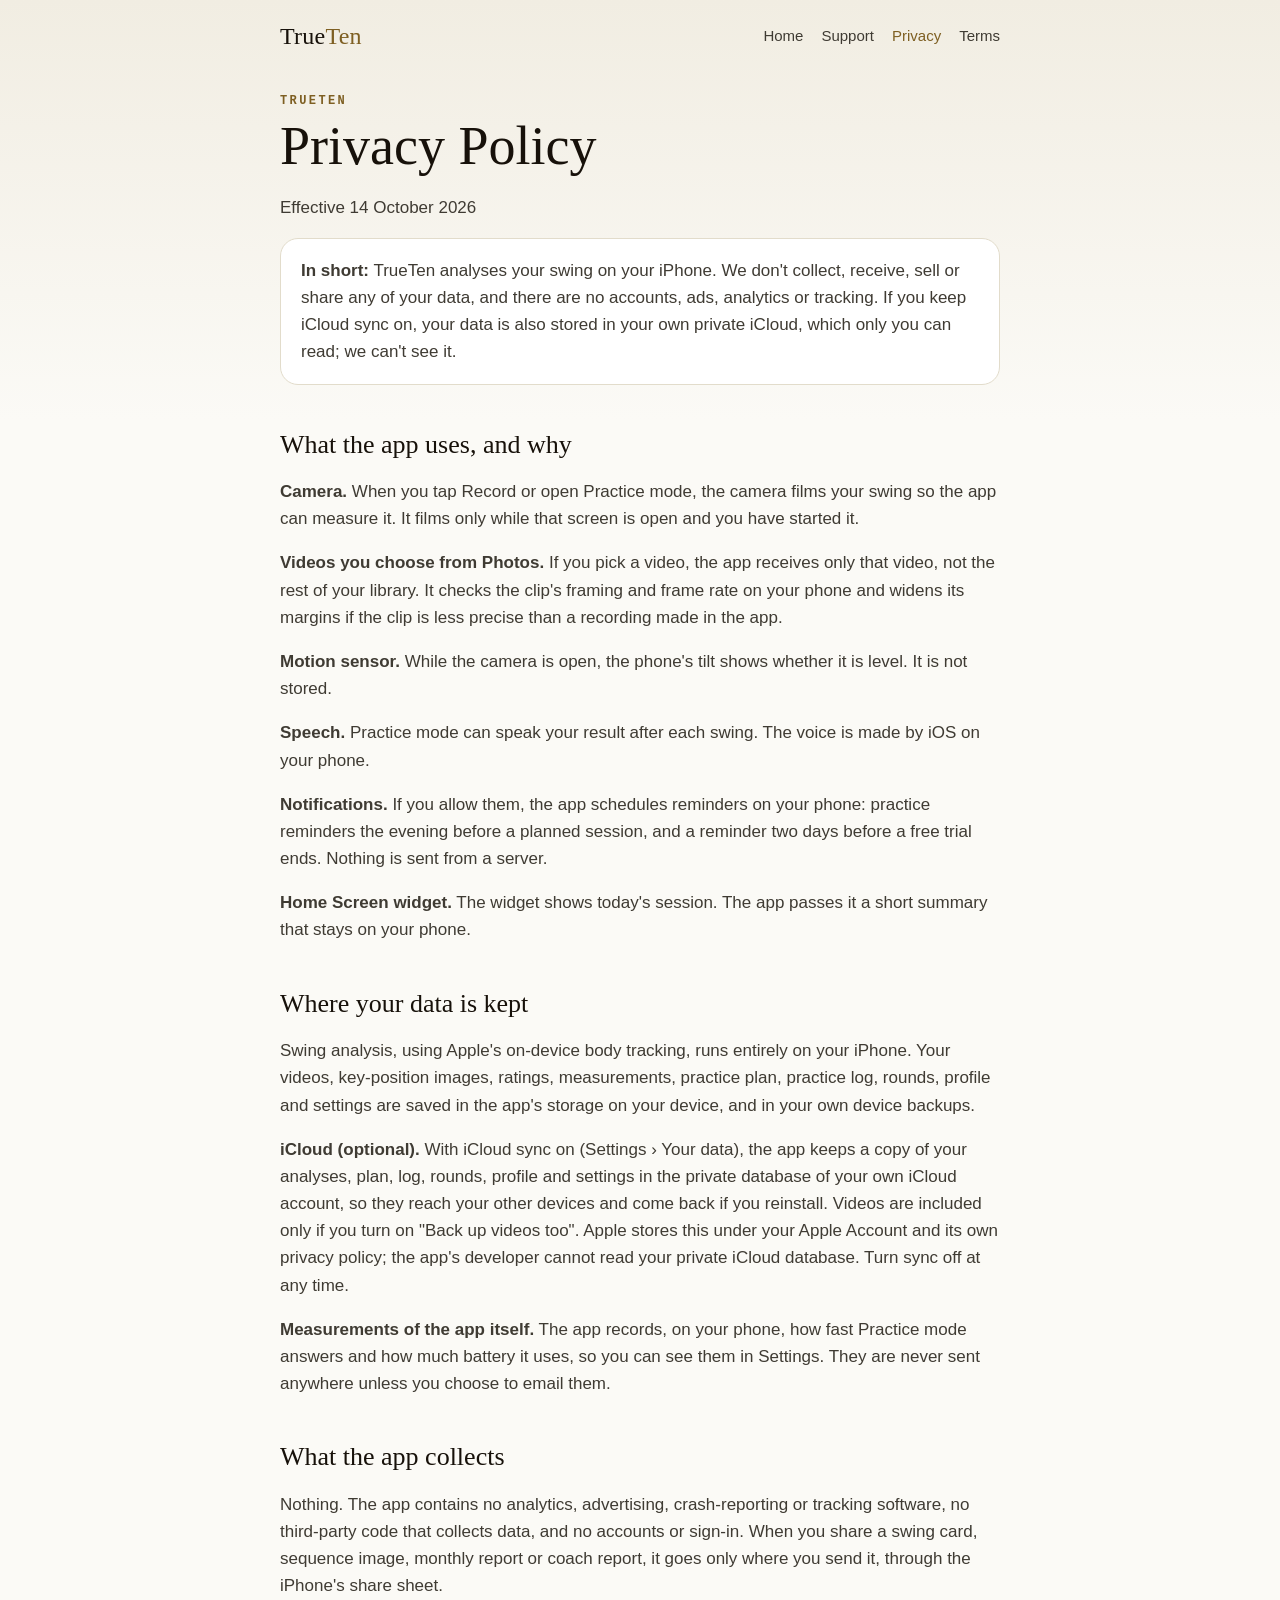
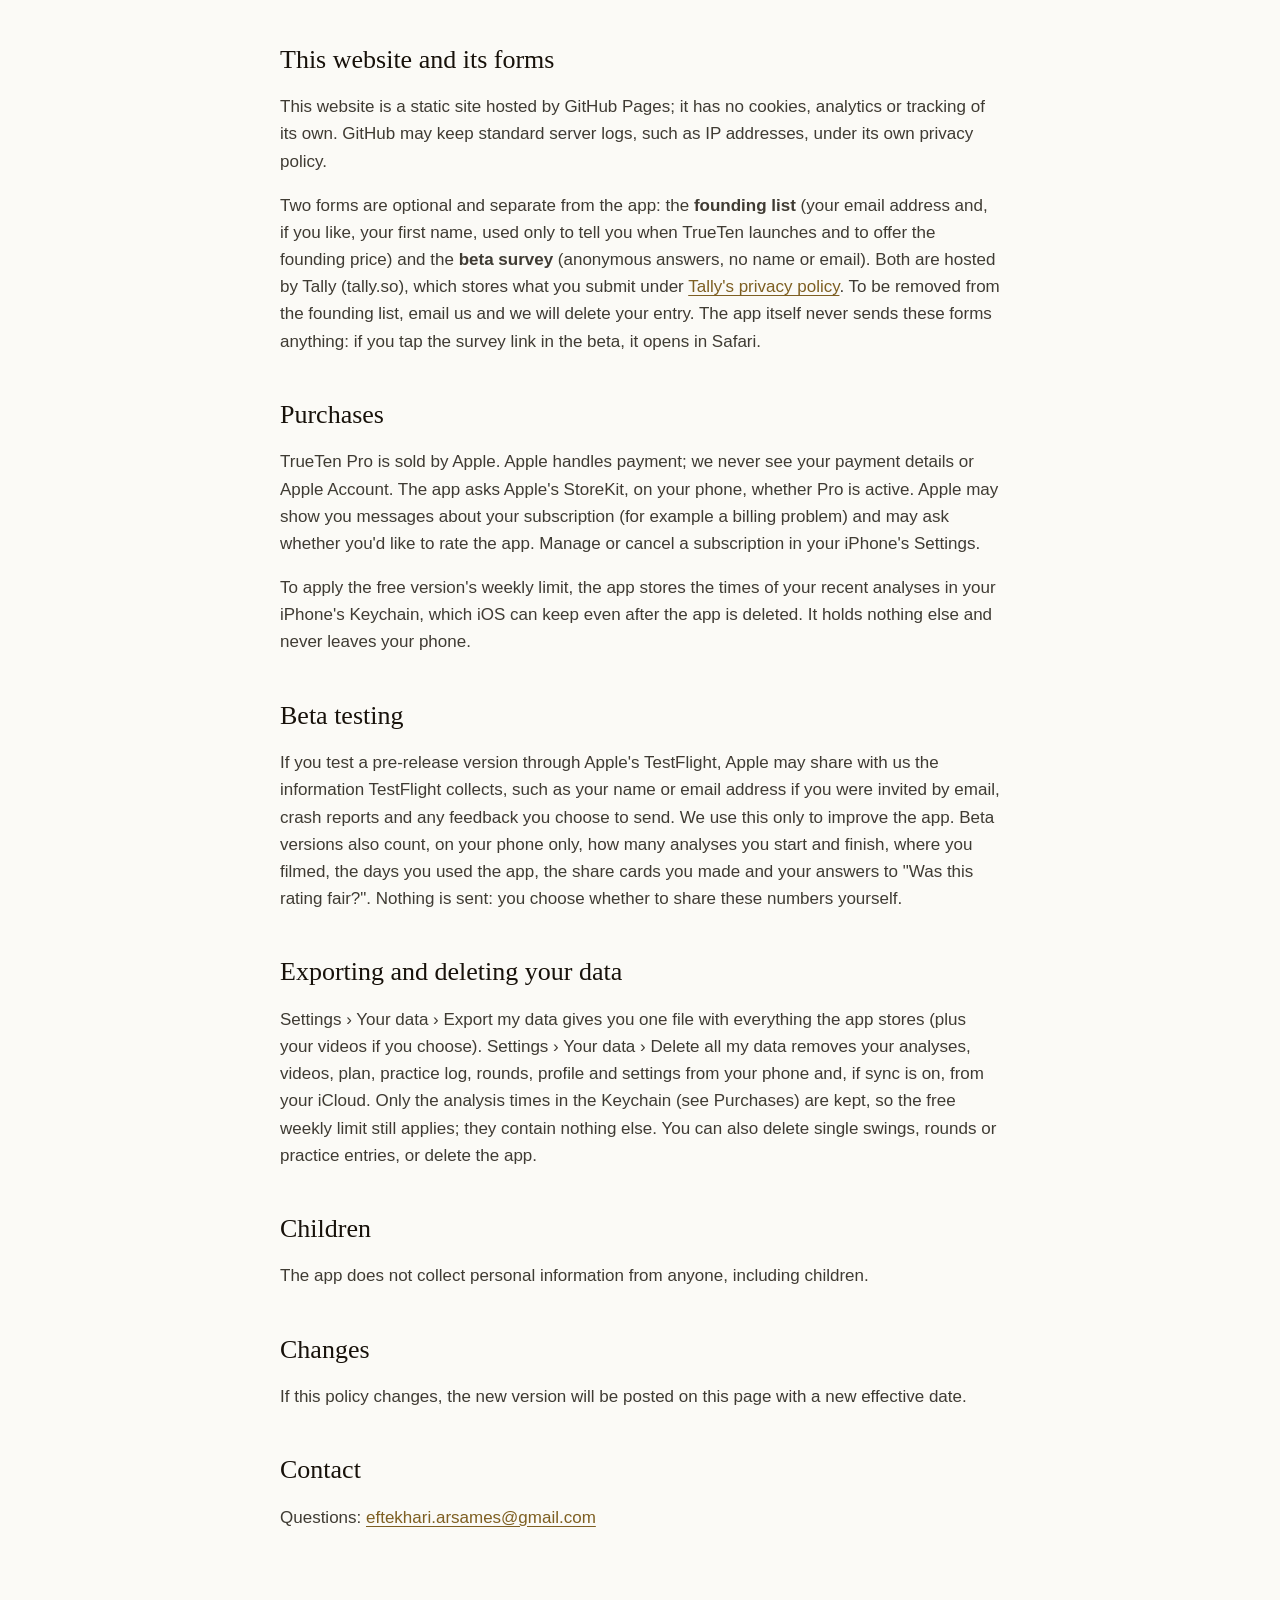
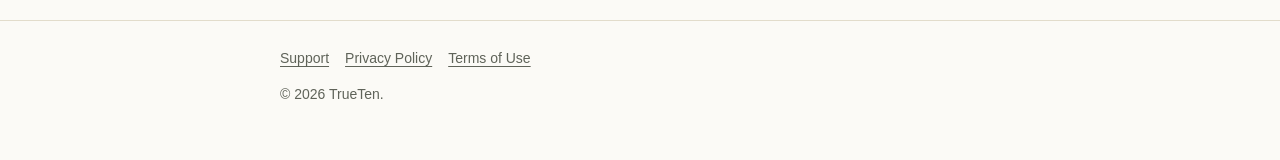
==== privacy.html @ b83dff4d "TrueTen website: home, privacy, terms, support Co-Authored-By: Claude Opus 5.5 <noreply@anthropic.co" ====
<!doctype html>
<html lang="en">
<head>
<meta charset="utf-8">
<meta name="viewport" content="width=device-width, initial-scale=1">
<title>TrueTen: Privacy Policy</title>
<meta name="description" content="TrueTen analyses your golf swing on your iPhone. We don't collect any of your data.">
<link rel="stylesheet" href="style.css">
</head>
<body>
<header class="site"><div class="wrap">
  <a class="brand" href="./">True<b>Ten</b></a>
  <nav><a href="./">Home</a><a href="support.html">Support</a><a href="privacy.html" aria-current="page">Privacy</a><a href="terms.html">Terms</a></nav>
</div></header>
<main><div class="wrap">
  <div class="eyebrow">TrueTen</div>
  <h1>Privacy Policy</h1>
  <p>Effective 14 October 2026</p>

  <div class="card"><strong>In short:</strong> TrueTen analyses your swing on your iPhone. We don't collect, receive, sell or
    share any of your data, and there are no accounts, ads, analytics or tracking. If you keep iCloud sync on, your data is
    also stored in your own private iCloud, which only you can read; we can't see it.</div>

  <h2>What the app uses, and why</h2>
  <p><strong>Camera.</strong> When you tap Record or open Practice mode, the camera films your swing so the app can measure
    it. It films only while that screen is open and you have started it.</p>
  <p><strong>Videos you choose from Photos.</strong> If you pick a video, the app receives only that video, not the rest of
    your library. It checks the clip's framing and frame rate on your phone and widens its margins if the clip is less
    precise than a recording made in the app.</p>
  <p><strong>Motion sensor.</strong> While the camera is open, the phone's tilt shows whether it is level. It is not stored.</p>
  <p><strong>Speech.</strong> Practice mode can speak your result after each swing. The voice is made by iOS on your phone.</p>
  <p><strong>Notifications.</strong> If you allow them, the app schedules reminders on your phone: practice reminders the
    evening before a planned session, and a reminder two days before a free trial ends. Nothing is sent from a server.</p>
  <p><strong>Home Screen widget.</strong> The widget shows today's session. The app passes it a short summary that stays on
    your phone.</p>

  <h2>Where your data is kept</h2>
  <p>Swing analysis, using Apple's on-device body tracking, runs entirely on your iPhone. Your videos, key-position images,
    ratings, measurements, practice plan, practice log, rounds, profile and settings are saved in the app's storage on your
    device, and in your own device backups.</p>
  <p><strong>iCloud (optional).</strong> With iCloud sync on (Settings › Your data), the app keeps a copy of your analyses,
    plan, log, rounds, profile and settings in the private database of your own iCloud account, so they reach your other
    devices and come back if you reinstall. Videos are included only if you turn on "Back up videos too". Apple stores this
    under your Apple Account and its own privacy policy; the app's developer cannot read your private iCloud database.
    Turn sync off at any time.</p>
  <p><strong>Measurements of the app itself.</strong> The app records, on your phone, how fast Practice mode answers and how
    much battery it uses, so you can see them in Settings. They are never sent anywhere unless you choose to email them.</p>

  <h2>What the app collects</h2>
  <p>Nothing. The app contains no analytics, advertising, crash-reporting or tracking software, no third-party code that
    collects data, and no accounts or sign-in. When you share a swing card, sequence image, monthly report or coach report,
    it goes only where you send it, through the iPhone's share sheet.</p>

  <h2>This website and its forms</h2>
  <p>This website is a static site hosted by GitHub Pages; it has no cookies, analytics or tracking of its own. GitHub
    may keep standard server logs, such as IP addresses, under its own privacy policy.</p>
  <p>Two forms are optional and separate from the app: the <strong>founding list</strong> (your email address and,
    if you like, your first name, used only to tell you when TrueTen launches and to offer the founding price) and
    the <strong>beta survey</strong> (anonymous answers, no name or email). Both are hosted by Tally (tally.so), which
    stores what you submit under <a href="https://tally.so/help/privacy-policy">Tally's privacy policy</a>. To be removed
    from the founding list, email us and we will delete your entry. The app itself never sends these forms anything: if
    you tap the survey link in the beta, it opens in Safari.</p>

  <h2>Purchases</h2>
  <p>TrueTen Pro is sold by Apple. Apple handles payment; we never see your payment details or Apple Account. The app asks
    Apple's StoreKit, on your phone, whether Pro is active. Apple may show you messages about your subscription (for
    example a billing problem) and may ask whether you'd like to rate the app. Manage or cancel a subscription in your
    iPhone's Settings.</p>
  <p>To apply the free version's weekly limit, the app stores the times of your recent analyses in your iPhone's Keychain,
    which iOS can keep even after the app is deleted. It holds nothing else and never leaves your phone.</p>

  <h2>Beta testing</h2>
  <p>If you test a pre-release version through Apple's TestFlight, Apple may share with us the information TestFlight
    collects, such as your name or email address if you were invited by email, crash reports and any feedback you choose
    to send. We use this only to improve the app. Beta versions also count, on your phone only, how many analyses you start
    and finish, where you filmed, the days you used the app, the share cards you made and your answers to "Was this rating
    fair?". Nothing is sent: you choose whether to share these numbers yourself.</p>

  <h2>Exporting and deleting your data</h2>
  <p>Settings › Your data › Export my data gives you one file with everything the app stores (plus your videos if you
    choose). Settings › Your data › Delete all my data removes your analyses, videos, plan, practice log, rounds, profile and
    settings from your phone and, if sync is on, from your iCloud. Only the analysis times in the Keychain (see Purchases)
    are kept, so the free weekly limit still applies; they contain nothing else. You can also delete single swings, rounds
    or practice entries, or delete the app.</p>

  <h2>Children</h2>
  <p>The app does not collect personal information from anyone, including children.</p>

  <h2>Changes</h2>
  <p>If this policy changes, the new version will be posted on this page with a new effective date.</p>

  <h2>Contact</h2>
  <p>Questions: <a href="mailto:eftekhari.arsames@gmail.com">eftekhari.arsames@gmail.com</a></p>
</div></main>
<footer class="site"><div class="wrap">
  <a href="support.html">Support</a><a href="privacy.html">Privacy Policy</a><a href="terms.html">Terms of Use</a>
  <p>© 2026 TrueTen.</p>
</div></footer>
</body>
</html>
---- style.css ----
/* TrueTen site: the app's "Clubhouse Night" look. Static, no scripts, no trackers, no web fonts. */
:root {
  --bg: #07100c; --bg2: #0d1f18; --card: rgba(255, 255, 255, .04);
  --ink: #f3efe4; --ink2: #cfc9b8; --muted: #9aa49b;
  --gold: #d8b46e; --gold2: #f2d898; --gold-ink: #17110a; --line: rgba(232, 214, 170, .16);
  --good: #3ddc84;
}
@media (prefers-color-scheme: light) {
  :root { --bg: #fbfaf6; --bg2: #f1ede2; --card: #ffffff; --ink: #17110a; --ink2: #3f3b33; --muted: #5f6359;
          --gold: #7e5f22; --gold2: #7e5f22; --gold-ink: #fbfaf6; --line: #e2dccb; --good: #1f8f50; }
}
* { box-sizing: border-box; }
html { -webkit-text-size-adjust: 100%; }
body { margin: 0; background: linear-gradient(180deg, var(--bg2), var(--bg) 420px); background-color: var(--bg);
       color: var(--ink2); font: 17px/1.6 -apple-system, BlinkMacSystemFont, "Segoe UI", Roboto, sans-serif; }
a { color: var(--gold); text-underline-offset: 3px; }
a:focus-visible, .button:focus-visible { outline: 2px solid var(--gold2); outline-offset: 3px; }
.wrap { max-width: 760px; margin: 0 auto; padding: 0 20px; }
header.site { padding: 22px 0; }
header.site .wrap { display: flex; align-items: center; justify-content: space-between; gap: 16px; flex-wrap: wrap; }
.brand { color: var(--ink); font: 400 24px/1 Georgia, "Times New Roman", serif; text-decoration: none; letter-spacing: .01em; }
.brand b { color: var(--gold); font-weight: 400; }
nav a { color: var(--ink2); text-decoration: none; margin-left: 18px; font-size: 15px; }
nav a:first-child { margin-left: 0; }
nav a[aria-current="page"], nav a:hover { color: var(--gold); }
main { padding: 24px 0 72px; }
h1 { color: var(--ink); font: 400 clamp(34px, 7vw, 54px)/1.1 Georgia, "Times New Roman", serif; margin: 10px 0 14px; }
h2 { color: var(--ink); font: 400 26px/1.25 Georgia, "Times New Roman", serif; margin: 44px 0 10px; }
h3 { color: var(--ink); font-size: 17px; margin: 26px 0 4px; }
.eyebrow { color: var(--gold); font: 600 12px/1 ui-monospace, Menlo, monospace; letter-spacing: .2em; text-transform: uppercase; }
.lede { font-size: 19px; color: var(--ink2); max-width: 600px; }
.card { background: var(--card); border: 1px solid var(--line); border-radius: 18px; padding: 18px 20px; margin: 16px 0; }
.grid { display: grid; grid-template-columns: repeat(auto-fit, minmax(210px, 1fr)); gap: 14px; margin-top: 18px; }
.grid .card { margin: 0; }
.grid h3 { margin-top: 0; }
.actions { display: flex; flex-wrap: wrap; gap: 12px; align-items: center; margin: 26px 0 8px; }
.button { display: inline-block; padding: 13px 22px; border-radius: 999px; font-weight: 600; text-decoration: none;
          background: linear-gradient(180deg, #f0d593, #c99d52); color: #17110a; }
.button.quiet { background: transparent; color: var(--gold); border: 1px solid var(--line); }
.badge { display: inline-flex; align-items: center; justify-content: center; min-width: 160px; height: 54px; padding: 0 16px;
         border: 1px dashed var(--line); border-radius: 12px; color: var(--muted); font-size: 13px; text-decoration: none; }
.rating { display: inline-flex; align-items: baseline; gap: 10px; color: var(--ink); font: 400 44px/1 Georgia, serif; }
.rating small { color: var(--muted); font: 500 14px/1 ui-monospace, Menlo, monospace; }
ul.ticks { padding-left: 0; list-style: none; }
ul.ticks li { padding-left: 28px; position: relative; margin: 8px 0; }
ul.ticks li::before { content: "✓"; position: absolute; left: 4px; color: var(--good); font-weight: 700; }
details { border-top: 1px solid var(--line); padding: 12px 0; }
details:last-of-type { border-bottom: 1px solid var(--line); }
summary { color: var(--ink); font-weight: 600; cursor: pointer; }
summary::marker { color: var(--gold); }
.small { font-size: 14px; color: var(--muted); }
footer.site { border-top: 1px solid var(--line); padding: 26px 0 40px; font-size: 14px; color: var(--muted); }
footer.site a { color: var(--muted); margin-right: 16px; }
@media (max-width: 520px) { nav a { margin-left: 12px; font-size: 14px; } body { font-size: 16px; } }
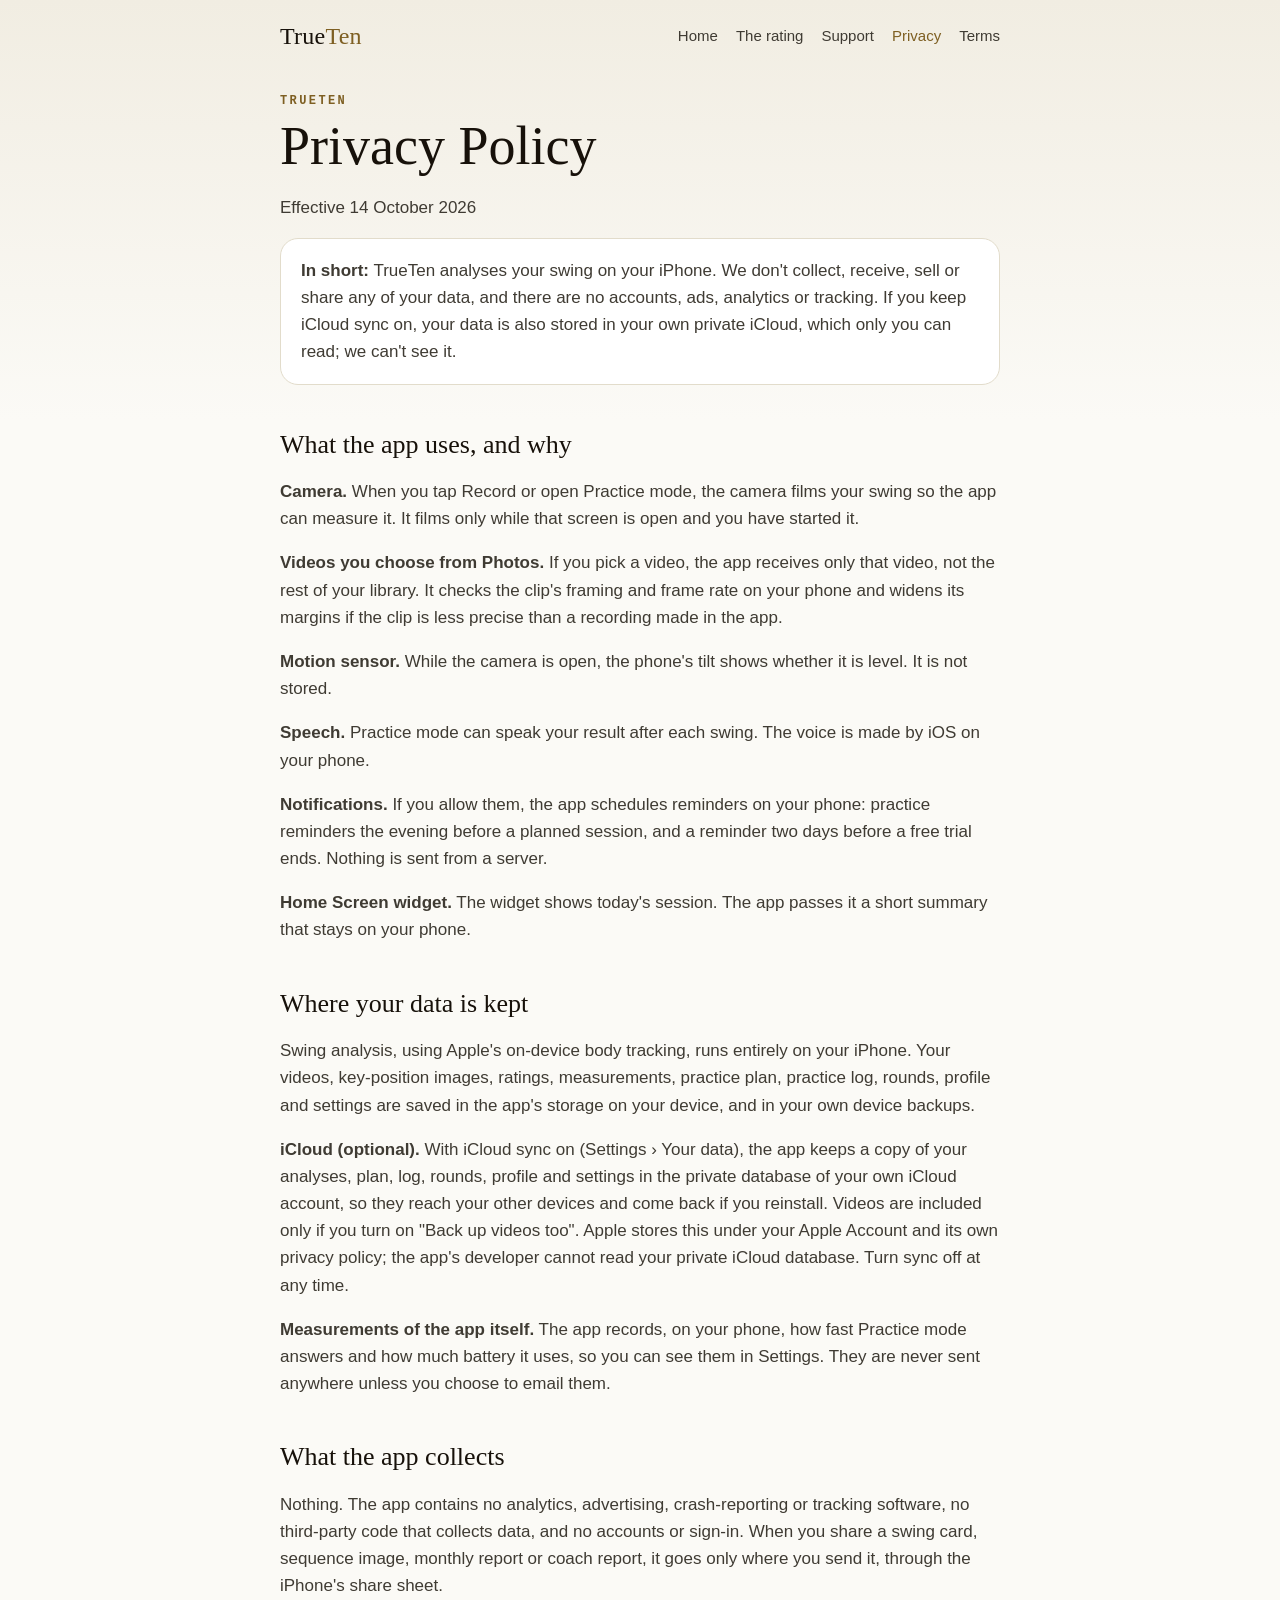
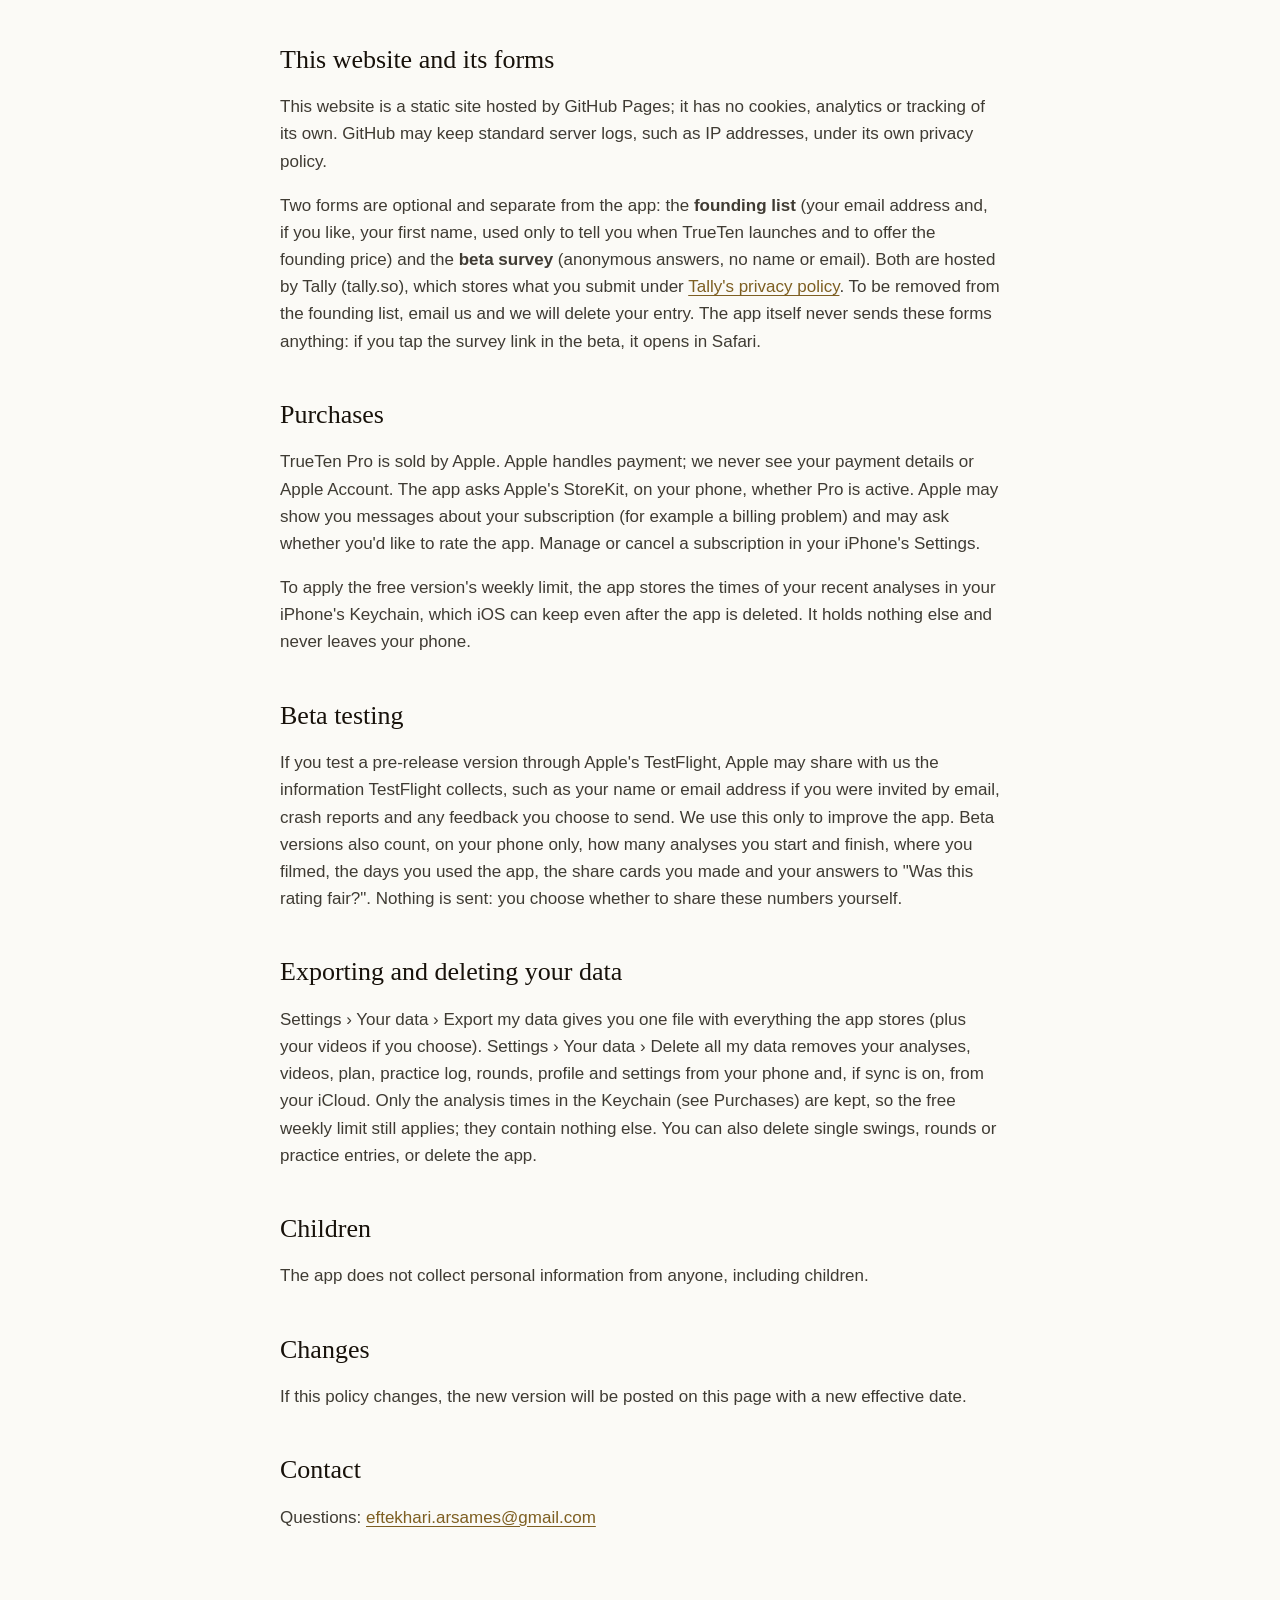
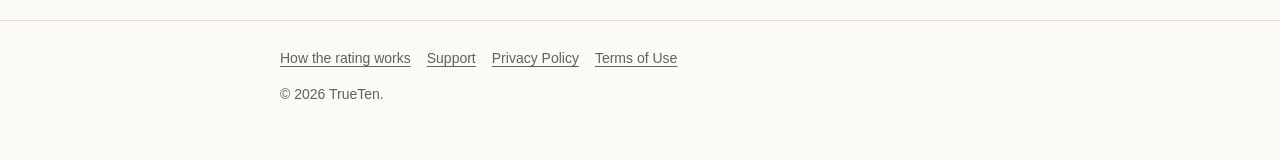
==== commit 89d9133d: "How the rating works page, founding deadline, refunds FAQ, safety and liability terms Co-Authored-By" ====
--- a/privacy.html
+++ b/privacy.html
@@ -10,7 +10,7 @@
 <body>
 <header class="site"><div class="wrap">
   <a class="brand" href="./">True<b>Ten</b></a>
-  <nav><a href="./">Home</a><a href="support.html">Support</a><a href="privacy.html" aria-current="page">Privacy</a><a href="terms.html">Terms</a></nav>
+  <nav><a href="./">Home</a><a href="rating.html">The rating</a><a href="support.html">Support</a><a href="privacy.html" aria-current="page">Privacy</a><a href="terms.html">Terms</a></nav>
 </div></header>
 <main><div class="wrap">
   <div class="eyebrow">TrueTen</div>
@@ -93,7 +93,7 @@
   <p>Questions: <a href="mailto:eftekhari.arsames@gmail.com">eftekhari.arsames@gmail.com</a></p>
 </div></main>
 <footer class="site"><div class="wrap">
-  <a href="support.html">Support</a><a href="privacy.html">Privacy Policy</a><a href="terms.html">Terms of Use</a>
+  <a href="rating.html">How the rating works</a><a href="support.html">Support</a><a href="privacy.html">Privacy Policy</a><a href="terms.html">Terms of Use</a>
   <p>© 2026 TrueTen.</p>
 </div></footer>
 </body>
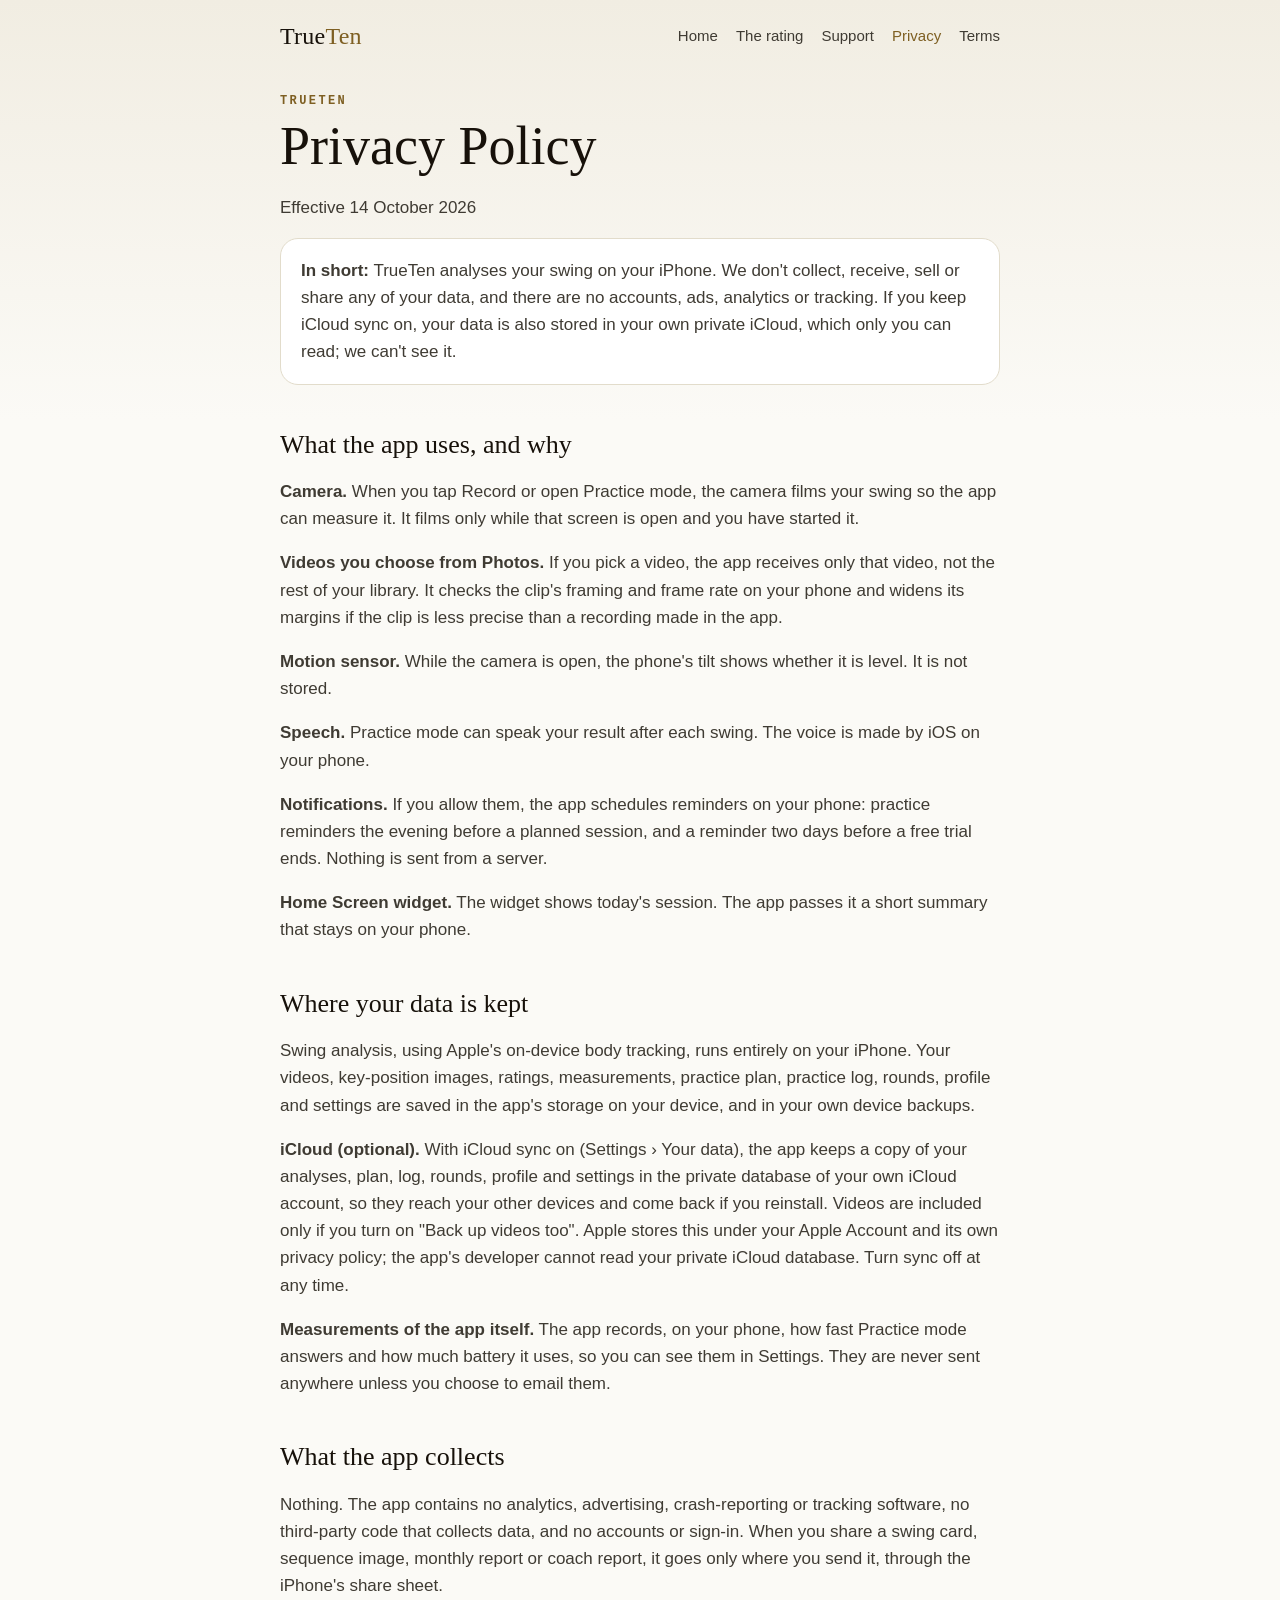
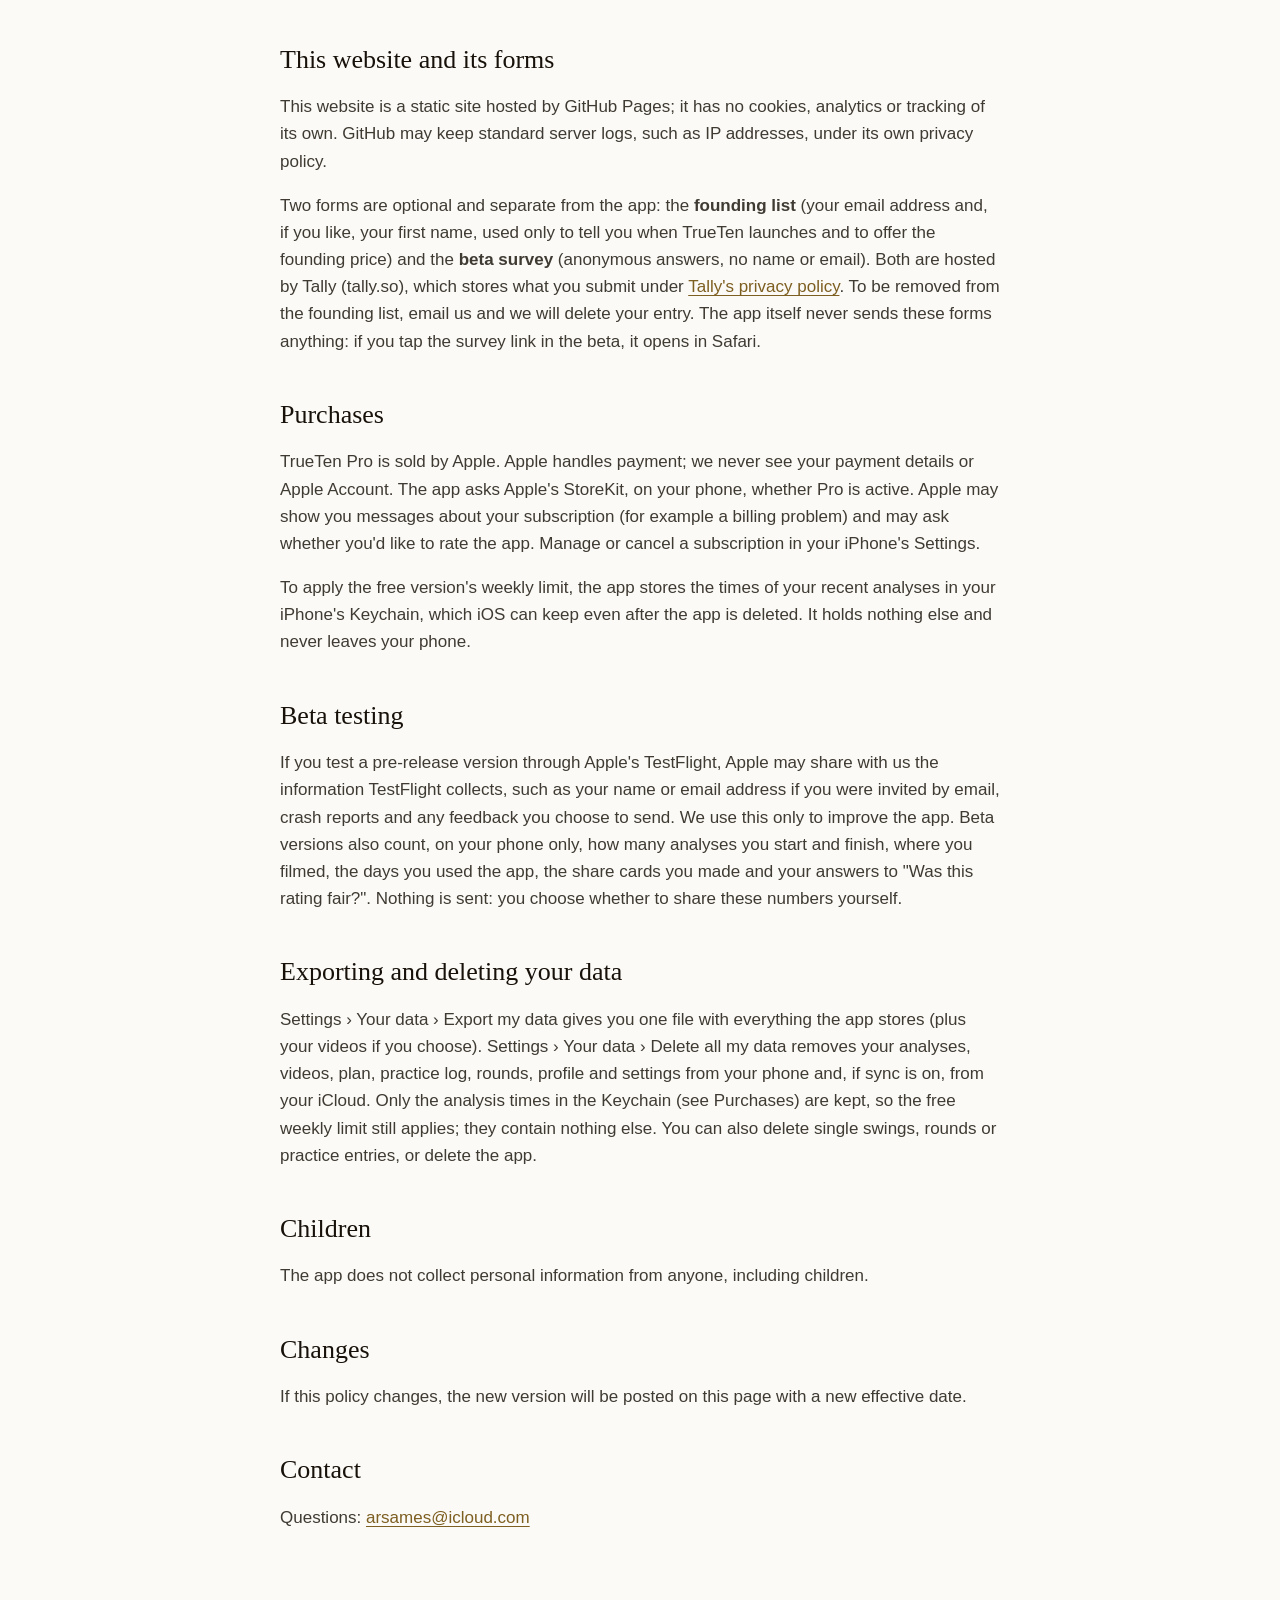
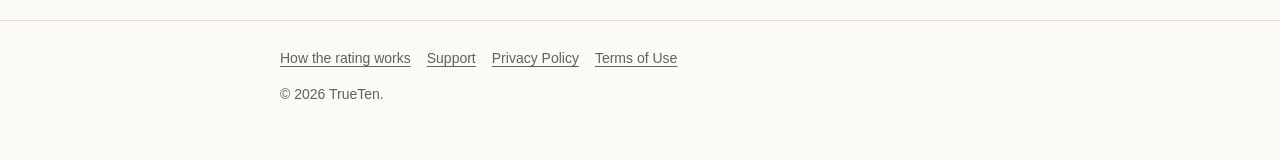
==== commit 5bb06b95: "Support email: arsames@icloud.com Co-Authored-By: Claude Opus 5.5 <noreply@anthropic.com>" ====
--- a/privacy.html
+++ b/privacy.html
@@ -90,7 +90,7 @@
   <p>If this policy changes, the new version will be posted on this page with a new effective date.</p>
 
   <h2>Contact</h2>
-  <p>Questions: <a href="mailto:eftekhari.arsames@gmail.com">eftekhari.arsames@gmail.com</a></p>
+  <p>Questions: <a href="mailto:arsames@icloud.com">arsames@icloud.com</a></p>
 </div></main>
 <footer class="site"><div class="wrap">
   <a href="rating.html">How the rating works</a><a href="support.html">Support</a><a href="privacy.html">Privacy Policy</a><a href="terms.html">Terms of Use</a>
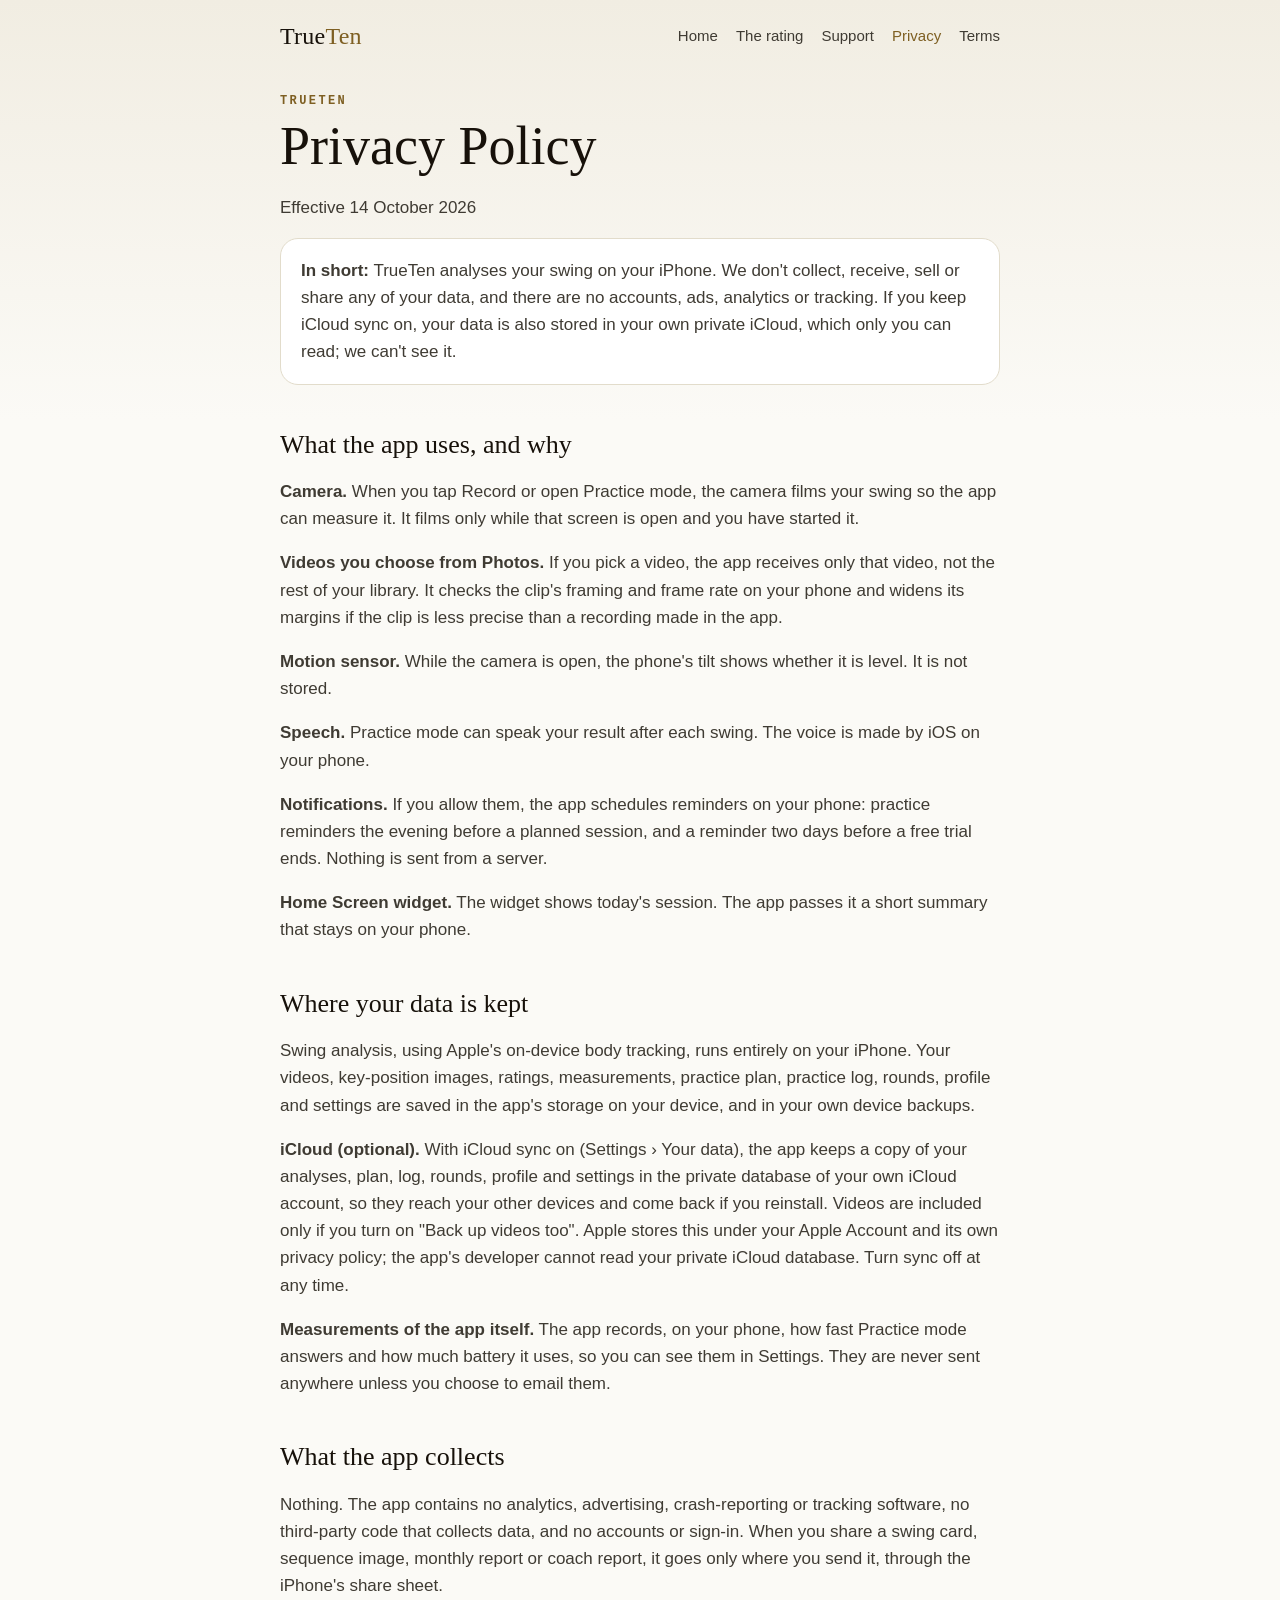
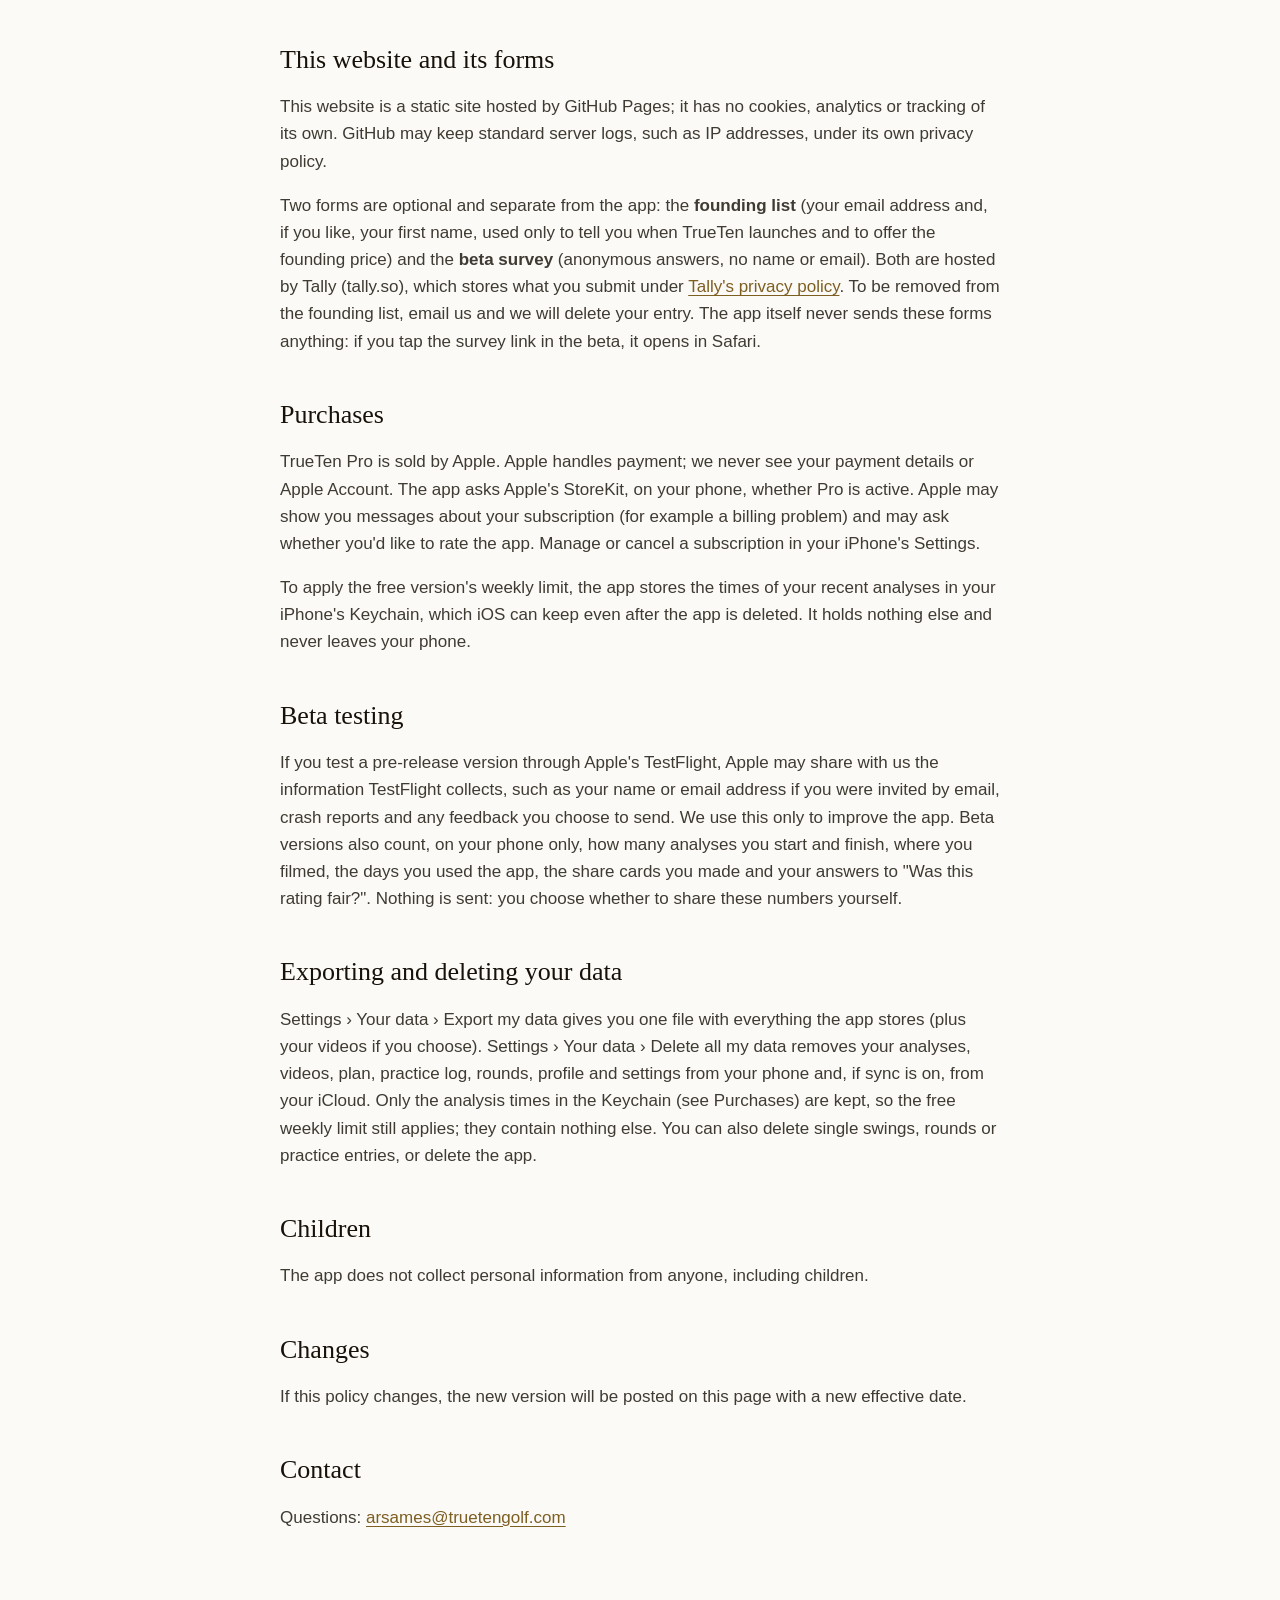
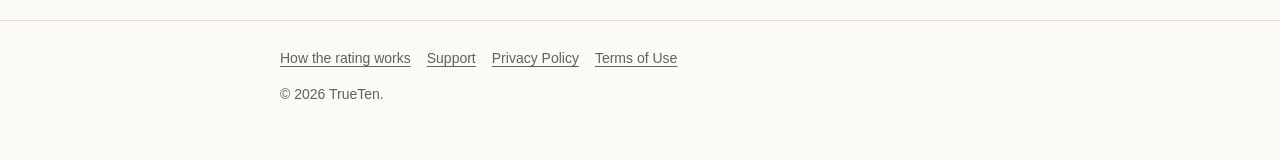
==== commit 5c87fbaa: "Contact: arsames@truetengolf.com replaces the iCloud address Co-Authored-By: Claude Opus 5.5 <norepl" ====
--- a/privacy.html
+++ b/privacy.html
@@ -90,7 +90,7 @@
   <p>If this policy changes, the new version will be posted on this page with a new effective date.</p>
 
   <h2>Contact</h2>
-  <p>Questions: <a href="mailto:arsames@icloud.com">arsames@icloud.com</a></p>
+  <p>Questions: <a href="mailto:arsames@truetengolf.com">arsames@truetengolf.com</a></p>
 </div></main>
 <footer class="site"><div class="wrap">
   <a href="rating.html">How the rating works</a><a href="support.html">Support</a><a href="privacy.html">Privacy Policy</a><a href="terms.html">Terms of Use</a>
